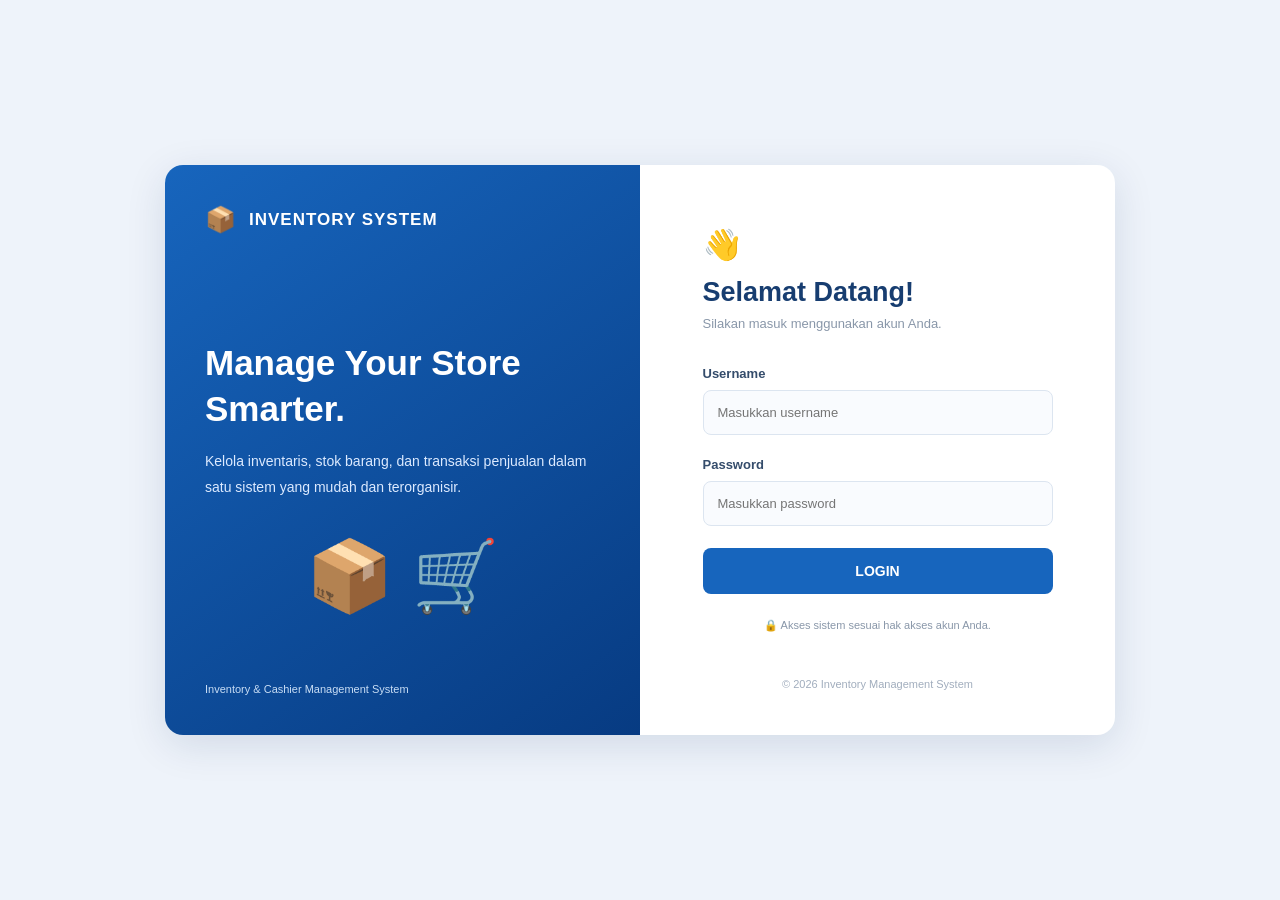
==== dashboard.html @ 5783a04d "first commit" ====
<!doctype html>
<html lang="id">
  <head>
    <meta charset="UTF-8" />
    <meta name="viewport" content="width=device-width, initial-scale=1.0" />
    <title>Dashboard Inventory</title>
    <link rel="stylesheet" href="dashboard.css" />
  </head>
  <body>
    <!-- TEMPAT DASHBOARD DITAMPILKAN -->
    <div id="dashboard"></div>

    <!-- POPUP KONFIRMASI LOGOUT -->
    <div class="logout-overlay" id="logoutModal">
      <div class="logout-box">
        <div class="logout-icon">↪</div>

        <h2>Konfirmasi Logout</h2>

        <p>Apakah Anda yakin ingin keluar dari sistem?</p>

        <div class="logout-actions">
          <button class="btn-cancel" onclick="closeLogout()">Batal</button>

          <button class="btn-logout" onclick="confirmLogout()">
            Ya, Logout
          </button>
        </div>
      </div>
    </div>

    <script src="dashboard.js"></script>
  </body>
</html>
---- dashboard.css ----
* {
  margin: 0;
  padding: 0;
  box-sizing: border-box;
  font-family: "Segoe UI", sans-serif;
}

body {
  background: #f2f5fa;
  color: #263b57;
}

/* SIDEBAR */
.sidebar {
  width: 250px;
  height: 100vh;
  background: #103f7c;
  position: fixed;
  padding: 25px 15px;
  color: white;
  display: flex;
  flex-direction: column;
}

.sidebar h2 {
  margin-bottom: 40px;
}

.menu-title {
  color: #a9c7e9;
  font-size: 12px;
  margin-bottom: 15px;
}

.menu-item {
  display: block;
  padding: 14px;
  margin-bottom: 7px;
  color: white;
  text-decoration: none;
  border-radius: 8px;
  transition: 0.3s;
}

.menu-item:hover {
  background: #2875c9;
}

/* TOMBOL LOGOUT SIDEBAR */
.sidebar-logout {
  margin-top: auto;
  width: 100%;
  padding: 13px;
  border: 1px solid rgba(255, 255, 255, 0.3);
  border-radius: 10px;
  cursor: pointer;
  background: #ffffff;
  color: #103f7c;
  font-size: 14px;
  font-weight: bold;
  transition: 0.3s;
}

.sidebar-logout:hover {
  background: #e2edfa;
  transform: translateY(-2px);
}

/* KONTEN UTAMA */
.main-content {
  margin-left: 250px;
}

.topbar {
  height: 85px;
  background: white;
  display: flex;
  justify-content: space-between;
  align-items: center;
  padding: 0 35px;
}

.topbar p {
  font-size: 12px;
  color: #8997a9;
  margin-top: 5px;
}

.content {
  padding: 35px;
}

.content h1 {
  margin-bottom: 10px;
  color: #173d70;
}

.welcome {
  margin: 30px 0;
  padding: 30px;
  background: linear-gradient(110deg, #1765bd, #3289d8);
  border-radius: 12px;
  color: white;
}

.welcome p {
  margin-top: 10px;
}

/* BACKGROUND POPUP */
.logout-overlay {
  display: none;
  position: fixed;
  inset: 0;
  background: rgba(0, 0, 0, 0.5);
  backdrop-filter: blur(4px);
  justify-content: center;
  align-items: center;
  z-index: 9999;
  padding: 20px;
}

/* KOTAK POPUP */
.logout-box {
  background: white;
  width: 350px;
  max-width: 100%;
  padding: 30px;
  border-radius: 18px;
  text-align: center;
  box-shadow: 0 10px 40px rgba(0, 0, 0, 0.15);
  animation: popup 0.25s ease;
}

/* IKON LOGOUT */
.logout-icon {
  width: 65px;
  height: 65px;
  background: #fff0f0;
  color: #dc4444;
  border-radius: 50%;
  display: flex;
  justify-content: center;
  align-items: center;
  margin: 0 auto 18px;
  font-size: 30px;
}

.logout-box h2 {
  margin-bottom: 10px;
  color: #222;
}

.logout-box p {
  color: #777;
  font-size: 14px;
  margin-bottom: 25px;
  line-height: 1.6;
}

/* TOMBOL POPUP */
.logout-actions {
  display: flex;
  gap: 12px;
}

.logout-actions button {
  flex: 1;
  padding: 11px;
  border: none;
  border-radius: 9px;
  font-weight: 600;
  cursor: pointer;
  transition: 0.3s;
}

.btn-cancel {
  background: #eeeeee;
  color: #444;
}

.btn-cancel:hover {
  background: #dddddd;
}

.btn-logout {
  background: #dc4444;
  color: white;
}

.btn-logout:hover {
  background: #bd3030;
}

/* ANIMASI POPUP */
@keyframes popup {
  from {
    opacity: 0;
    transform: scale(0.9);
  }

  to {
    opacity: 1;
    transform: scale(1);
  }
}

/* RESPONSIVE */
@media (max-width: 750px) {
  .sidebar {
    width: 190px;
  }

  .main-content {
    margin-left: 190px;
  }

  .topbar {
    padding: 0 15px;
  }

  .content {
    padding: 20px;
  }
}
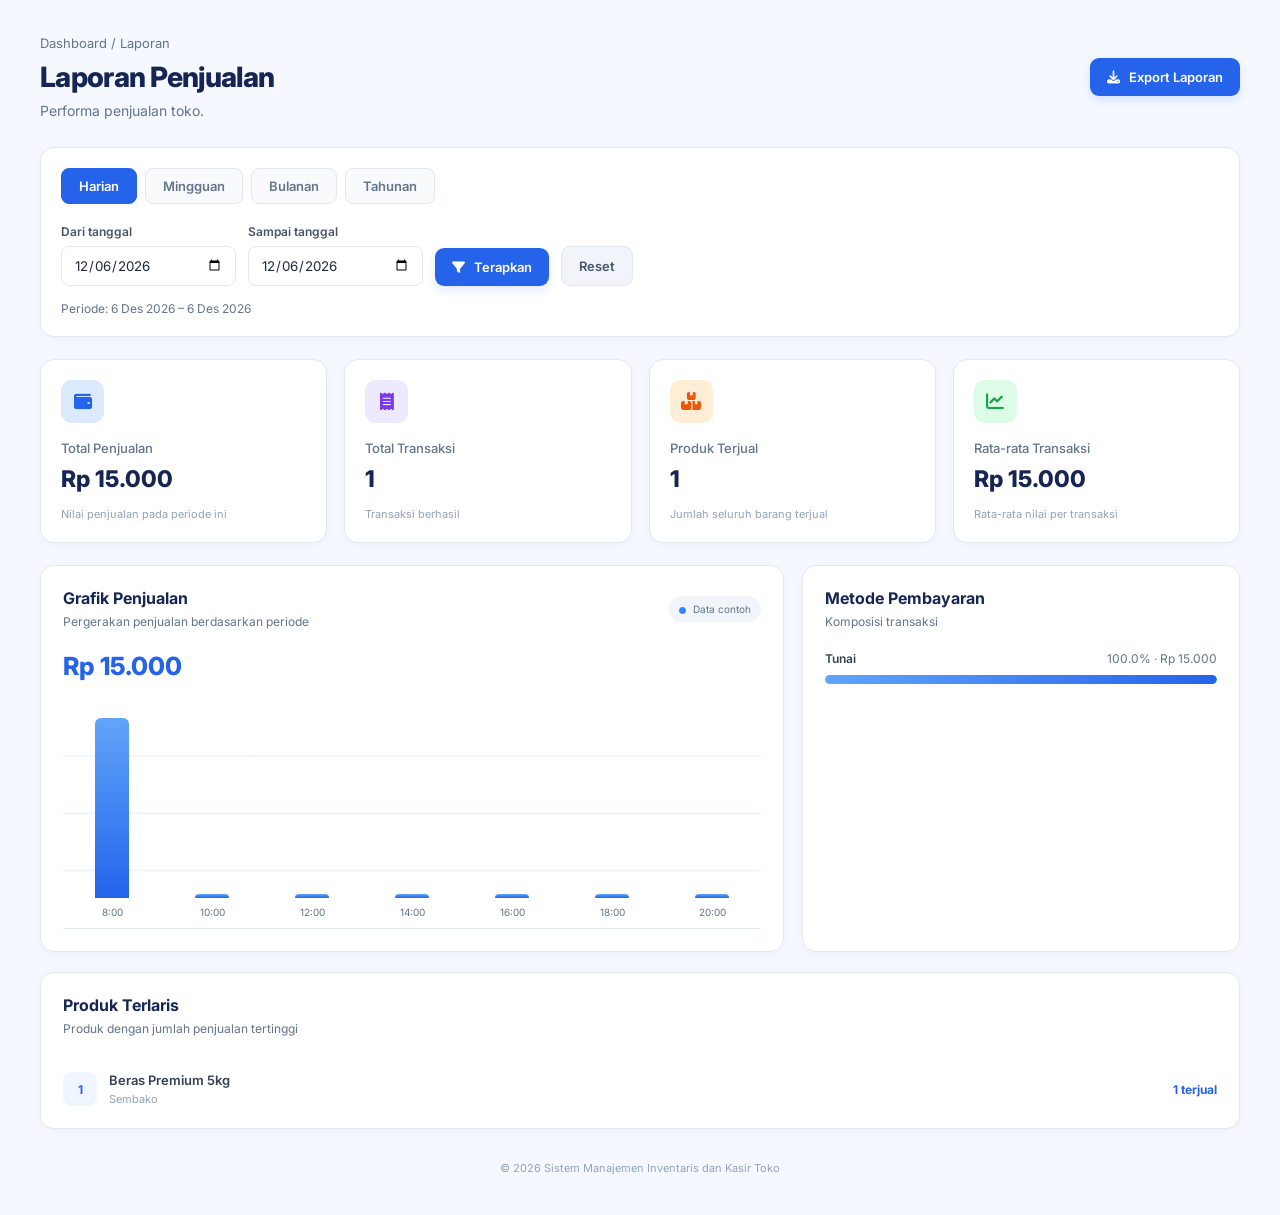
==== commit 13c14427: "Menambahkan Dashboard dan Transaksi Kasir - Anisa" ====
--- a/dashboard.html
+++ b/dashboard.html
@@ -1,34 +1,40 @@
-<!doctype html>
-<html lang="id">
-  <head>
-    <meta charset="UTF-8" />
-    <meta name="viewport" content="width=device-width, initial-scale=1.0" />
-    <title>Dashboard Inventory</title>
-    <link rel="stylesheet" href="dashboard.css" />
-  </head>
-  <body>
-    <!-- TEMPAT DASHBOARD DITAMPILKAN -->
-    <div id="dashboard"></div>
-
-    <!-- POPUP KONFIRMASI LOGOUT -->
-    <div class="logout-overlay" id="logoutModal">
-      <div class="logout-box">
-        <div class="logout-icon">↪</div>
-
-        <h2>Konfirmasi Logout</h2>
-
-        <p>Apakah Anda yakin ingin keluar dari sistem?</p>
-
-        <div class="logout-actions">
-          <button class="btn-cancel" onclick="closeLogout()">Batal</button>
-
-          <button class="btn-logout" onclick="confirmLogout()">
-            Ya, Logout
-          </button>
-        </div>
-      </div>
-    </div>
-
-    <script src="dashboard.js"></script>
-  </body>
-</html>
+
+<!DOCTYPE html>
+<html lang="id">
+<head>
+    <meta charset="UTF-8">
+    <meta name="viewport" content="width=device-width, initial-scale=1.0">
+    <title>Dashboard Inventory</title>
+    <link rel="stylesheet" href="dashboard.css">
+</head>
+<body>
+
+    <div id="dashboard"></div>
+
+    <!-- Popup Logout -->
+    <div class="logout-overlay" id="logoutModal">
+        <div class="logout-box">
+
+            <div class="logout-icon">↪</div>
+
+            <h2>Konfirmasi Logout</h2>
+
+            <p>Apakah Anda yakin ingin keluar dari sistem?</p>
+
+            <div class="logout-actions">
+                <button class="btn-cancel" onclick="closeLogout()">
+                    Batal
+                </button>
+
+                <button class="btn-logout" onclick="confirmLogout()">
+                    Ya, Logout
+                </button>
+            </div>
+
+        </div>
+    </div>
+
+    <script src="dashboard.js"></script>
+
+</body>
+</html>
--- a/dashboard.css
+++ b/dashboard.css
@@ -1,225 +1,774 @@
-* {
-  margin: 0;
-  padding: 0;
-  box-sizing: border-box;
-  font-family: "Segoe UI", sans-serif;
-}
-
-body {
-  background: #f2f5fa;
-  color: #263b57;
-}
-
-/* SIDEBAR */
-.sidebar {
-  width: 250px;
-  height: 100vh;
-  background: #103f7c;
-  position: fixed;
-  padding: 25px 15px;
-  color: white;
-  display: flex;
-  flex-direction: column;
-}
-
-.sidebar h2 {
-  margin-bottom: 40px;
-}
-
-.menu-title {
-  color: #a9c7e9;
-  font-size: 12px;
-  margin-bottom: 15px;
-}
-
-.menu-item {
-  display: block;
-  padding: 14px;
-  margin-bottom: 7px;
-  color: white;
-  text-decoration: none;
-  border-radius: 8px;
-  transition: 0.3s;
-}
-
-.menu-item:hover {
-  background: #2875c9;
-}
-
-/* TOMBOL LOGOUT SIDEBAR */
-.sidebar-logout {
-  margin-top: auto;
-  width: 100%;
-  padding: 13px;
-  border: 1px solid rgba(255, 255, 255, 0.3);
-  border-radius: 10px;
-  cursor: pointer;
-  background: #ffffff;
-  color: #103f7c;
-  font-size: 14px;
-  font-weight: bold;
-  transition: 0.3s;
-}
-
-.sidebar-logout:hover {
-  background: #e2edfa;
-  transform: translateY(-2px);
-}
-
-/* KONTEN UTAMA */
-.main-content {
-  margin-left: 250px;
-}
-
-.topbar {
-  height: 85px;
-  background: white;
-  display: flex;
-  justify-content: space-between;
-  align-items: center;
-  padding: 0 35px;
-}
-
-.topbar p {
-  font-size: 12px;
-  color: #8997a9;
-  margin-top: 5px;
-}
-
-.content {
-  padding: 35px;
-}
-
-.content h1 {
-  margin-bottom: 10px;
-  color: #173d70;
-}
-
-.welcome {
-  margin: 30px 0;
-  padding: 30px;
-  background: linear-gradient(110deg, #1765bd, #3289d8);
-  border-radius: 12px;
-  color: white;
-}
-
-.welcome p {
-  margin-top: 10px;
-}
-
-/* BACKGROUND POPUP */
-.logout-overlay {
-  display: none;
-  position: fixed;
-  inset: 0;
-  background: rgba(0, 0, 0, 0.5);
-  backdrop-filter: blur(4px);
-  justify-content: center;
-  align-items: center;
-  z-index: 9999;
-  padding: 20px;
-}
-
-/* KOTAK POPUP */
-.logout-box {
-  background: white;
-  width: 350px;
-  max-width: 100%;
-  padding: 30px;
-  border-radius: 18px;
-  text-align: center;
-  box-shadow: 0 10px 40px rgba(0, 0, 0, 0.15);
-  animation: popup 0.25s ease;
-}
-
-/* IKON LOGOUT */
-.logout-icon {
-  width: 65px;
-  height: 65px;
-  background: #fff0f0;
-  color: #dc4444;
-  border-radius: 50%;
-  display: flex;
-  justify-content: center;
-  align-items: center;
-  margin: 0 auto 18px;
-  font-size: 30px;
-}
-
-.logout-box h2 {
-  margin-bottom: 10px;
-  color: #222;
-}
-
-.logout-box p {
-  color: #777;
-  font-size: 14px;
-  margin-bottom: 25px;
-  line-height: 1.6;
-}
-
-/* TOMBOL POPUP */
-.logout-actions {
-  display: flex;
-  gap: 12px;
-}
-
-.logout-actions button {
-  flex: 1;
-  padding: 11px;
-  border: none;
-  border-radius: 9px;
-  font-weight: 600;
-  cursor: pointer;
-  transition: 0.3s;
-}
-
-.btn-cancel {
-  background: #eeeeee;
-  color: #444;
-}
-
-.btn-cancel:hover {
-  background: #dddddd;
-}
-
-.btn-logout {
-  background: #dc4444;
-  color: white;
-}
-
-.btn-logout:hover {
-  background: #bd3030;
-}
-
-/* ANIMASI POPUP */
-@keyframes popup {
-  from {
-    opacity: 0;
-    transform: scale(0.9);
-  }
-
-  to {
-    opacity: 1;
-    transform: scale(1);
-  }
-}
-
-/* RESPONSIVE */
-@media (max-width: 750px) {
-  .sidebar {
-    width: 190px;
-  }
-
-  .main-content {
-    margin-left: 190px;
-  }
-
-  .topbar {
-    padding: 0 15px;
-  }
-
-  .content {
-    padding: 20px;
-  }
-}
+* {
+  margin: 0;
+  padding: 0;
+  box-sizing: border-box;
+  font-family: "Segoe UI", sans-serif;
+}
+
+body {
+  background: #f2f5fa;
+  color: #263b57;
+}
+
+/* SIDEBAR */
+.sidebar {
+  width: 250px;
+  height: 100vh;
+  background: #103f7c;
+  position: fixed;
+  padding: 25px 15px;
+  color: white;
+  display: flex;
+  flex-direction: column;
+}
+
+.sidebar h2 {
+  margin-bottom: 40px;
+}
+
+.menu-title {
+  color: #a9c7e9;
+  font-size: 12px;
+  margin-bottom: 15px;
+}
+
+.menu-item {
+  display: block;
+  padding: 14px;
+  margin-bottom: 7px;
+  color: white;
+  text-decoration: none;
+  border-radius: 8px;
+  transition: 0.3s;
+}
+
+.menu-item:hover {
+  background: #2875c9;
+}
+
+/* TOMBOL LOGOUT SIDEBAR */
+.sidebar-logout {
+  margin-top: auto;
+  width: 100%;
+  padding: 13px;
+  border: 1px solid rgba(255, 255, 255, 0.3);
+  border-radius: 10px;
+  cursor: pointer;
+  background: #ffffff;
+  color: #103f7c;
+  font-size: 14px;
+  font-weight: bold;
+  transition: 0.3s;
+}
+
+.sidebar-logout:hover {
+  background: #e2edfa;
+  transform: translateY(-2px);
+}
+
+/* KONTEN UTAMA */
+.main-content {
+  margin-left: 250px;
+}
+
+.topbar {
+  height: 85px;
+  background: white;
+  display: flex;
+  justify-content: space-between;
+  align-items: center;
+  padding: 0 35px;
+}
+
+.topbar p {
+  font-size: 12px;
+  color: #8997a9;
+  margin-top: 5px;
+}
+
+.content {
+  padding: 35px;
+}
+
+.content h1 {
+  margin-bottom: 10px;
+  color: #173d70;
+}
+
+.welcome {
+  margin: 30px 0;
+  padding: 30px;
+  background: linear-gradient(110deg, #1765bd, #3289d8);
+  border-radius: 12px;
+  color: white;
+}
+
+.welcome p {
+  margin-top: 10px;
+}
+
+/* BACKGROUND POPUP */
+.logout-overlay {
+  display: none;
+  position: fixed;
+  inset: 0;
+  background: rgba(0, 0, 0, 0.5);
+  backdrop-filter: blur(4px);
+  justify-content: center;
+  align-items: center;
+  z-index: 9999;
+  padding: 20px;
+}
+
+/* KOTAK POPUP */
+.logout-box {
+  background: white;
+  width: 350px;
+  max-width: 100%;
+  padding: 30px;
+  border-radius: 18px;
+  text-align: center;
+  box-shadow: 0 10px 40px rgba(0, 0, 0, 0.15);
+  animation: popup 0.25s ease;
+}
+
+/* IKON LOGOUT */
+.logout-icon {
+  width: 65px;
+  height: 65px;
+  background: #fff0f0;
+  color: #dc4444;
+  border-radius: 50%;
+  display: flex;
+  justify-content: center;
+  align-items: center;
+  margin: 0 auto 18px;
+  font-size: 30px;
+}
+
+.logout-box h2 {
+  margin-bottom: 10px;
+  color: #222;
+}
+
+.logout-box p {
+  color: #777;
+  font-size: 14px;
+  margin-bottom: 25px;
+  line-height: 1.6;
+}
+
+/* TOMBOL POPUP */
+.logout-actions {
+  display: flex;
+  gap: 12px;
+}
+
+.logout-actions button {
+  flex: 1;
+  padding: 11px;
+  border: none;
+  border-radius: 9px;
+  font-weight: 600;
+  cursor: pointer;
+  transition: 0.3s;
+}
+
+.btn-cancel {
+  background: #eeeeee;
+  color: #444;
+}
+
+.btn-cancel:hover {
+  background: #dddddd;
+}
+
+.btn-logout {
+  background: #dc4444;
+  color: white;
+}
+
+.btn-logout:hover {
+  background: #bd3030;
+}
+
+/* ANIMASI POPUP */
+@keyframes popup {
+  from {
+    opacity: 0;
+    transform: scale(0.9);
+  }
+
+  to {
+    opacity: 1;
+    transform: scale(1);
+  }
+}
+
+/* RESPONSIVE */
+@media (max-width: 750px) {
+  .sidebar {
+    width: 190px;
+  }
+
+  .main-content {
+    margin-left: 190px;
+  }
+
+  .topbar {
+    padding: 0 15px;
+  }
+
+  .content {
+    padding: 20px;
+  }
+}
+
+
+/* ==================================
+   DASHBOARD CONTENT
+================================== */
+
+.content h1 {
+    font-size: 27px;
+    margin-bottom: 8px;
+}
+
+.section-heading {
+    margin: 25px 0 18px;
+}
+
+.section-heading h2 {
+    color: #173d70;
+    font-size: 20px;
+}
+
+.section-heading p,
+.panel-heading p {
+    color: #8997a9;
+    font-size: 13px;
+    margin-top: 5px;
+}
+
+/* USER PROFILE */
+
+.user-profile {
+    display: flex;
+    align-items: center;
+    gap: 12px;
+}
+
+.user-avatar {
+    width: 42px;
+    height: 42px;
+    background: #e5effb;
+    border-radius: 50%;
+    display: flex;
+    align-items: center;
+    justify-content: center;
+}
+
+.user-profile p {
+    font-size: 12px;
+    color: #8997a9;
+    margin-top: 4px;
+}
+
+/* ACTIVE MENU */
+
+.menu-item.active {
+    background: #2875c9;
+    font-weight: bold;
+}
+
+/* WELCOME */
+
+.welcome {
+    display: flex;
+    align-items: center;
+    min-height: 145px;
+    background: linear-gradient(110deg, #103f7c, #3289d8);
+}
+
+/* STATISTICS CARDS */
+
+.stats-grid {
+    display: grid;
+    grid-template-columns: repeat(4, 1fr);
+    gap: 18px;
+    margin-bottom: 25px;
+}
+
+.stat-card {
+    background: white;
+    padding: 22px;
+    border-radius: 13px;
+    box-shadow: 0 4px 15px rgba(0,0,0,0.04);
+    border: 1px solid #e8eef5;
+}
+
+.stat-card p {
+    color: #8997a9;
+    font-size: 13px;
+    margin: 13px 0 7px;
+}
+
+.stat-card h2 {
+    color: #173d70;
+    font-size: 23px;
+    overflow-wrap: anywhere;
+}
+
+.stat-card span {
+    display: block;
+    color: #8997a9;
+    font-size: 11px;
+    margin-top: 8px;
+}
+
+.stat-icon {
+    width: 43px;
+    height: 43px;
+    display: flex;
+    align-items: center;
+    justify-content: center;
+    border-radius: 11px;
+    font-size: 21px;
+}
+
+.stat-icon.blue {
+    background: #e5efff;
+}
+
+.stat-icon.red {
+    background: #fff0f0;
+}
+
+.stat-icon.green {
+    background: #e5f8ef;
+}
+
+.stat-icon.purple {
+    background: #f1eaff;
+}
+
+/* DASHBOARD GRID */
+
+.dashboard-grid {
+    display: grid;
+    grid-template-columns: 1.6fr 1fr;
+    gap: 20px;
+    margin-bottom: 22px;
+}
+
+/* PANEL */
+
+.panel {
+    background: white;
+    padding: 24px;
+    border-radius: 13px;
+    margin-bottom: 22px;
+    box-shadow: 0 4px 15px rgba(0,0,0,0.04);
+    border: 1px solid #e8eef5;
+    min-width: 0;
+}
+
+.panel-heading {
+    display: flex;
+    align-items: center;
+    justify-content: space-between;
+    margin-bottom: 22px;
+}
+
+.panel-heading h3 {
+    color: #173d70;
+    font-size: 17px;
+}
+
+.panel-label {
+    background: #e5efff;
+    color: #1765bd;
+    padding: 7px 12px;
+    border-radius: 8px;
+    font-size: 12px;
+}
+
+/* SALES CHART */
+
+.chart {
+    height: 210px;
+    display: flex;
+    align-items: end;
+    justify-content: space-around;
+    gap: 15px;
+    border-bottom: 1px solid #e5eaf0;
+    padding: 10px 5px 0;
+}
+
+.chart-column {
+    height: 100%;
+    flex: 1;
+    display: flex;
+    flex-direction: column;
+    justify-content: end;
+    align-items: center;
+    gap: 10px;
+}
+
+.bar {
+    width: 55%;
+    max-width: 45px;
+    min-height: 5px;
+    background: linear-gradient(180deg, #3289d8, #103f7c);
+    border-radius: 7px 7px 0 0;
+    transition: 0.3s;
+}
+
+.bar:hover {
+    opacity: 0.7;
+}
+
+.chart-column span {
+    font-size: 12px;
+    color: #8997a9;
+}
+
+/* STOCK ALERT */
+
+.stock-alert {
+    display: flex;
+    justify-content: space-between;
+    align-items: center;
+    padding: 14px 0;
+    border-bottom: 1px solid #edf0f5;
+    font-size: 13px;
+    gap: 10px;
+}
+
+.stock-alert strong {
+    color: #dc4444;
+}
+
+/* TABLE */
+
+.panel table {
+    width: 100%;
+    border-collapse: collapse;
+    font-size: 13px;
+    box-shadow: none;
+}
+
+.panel th {
+    background: #edf4fc;
+    color: #173d70;
+    padding: 14px;
+}
+
+.panel td {
+    padding: 14px;
+    color: #52647b;
+    border-bottom: 1px solid #edf0f5;
+    text-align: center;
+}
+
+/* STATUS */
+
+.status-badge {
+    padding: 6px 11px;
+    border-radius: 20px;
+    font-size: 11px;
+    font-weight: bold;
+    white-space: nowrap;
+}
+
+.status-badge.approved {
+    background: #dcfce7;
+    color: #15803d;
+}
+
+.status-badge.pending {
+    background: #fff3d6;
+    color: #b7791f;
+}
+
+.status-badge.danger {
+    background: #fee2e2;
+    color: #dc2626;
+}
+
+/* LINKS AND ACTIONS */
+
+.panel-link {
+    display: inline-block;
+    margin-top: 18px;
+    color: #1765bd;
+    text-decoration: none;
+    font-size: 13px;
+    font-weight: bold;
+}
+
+.quick-action {
+    display: flex;
+    justify-content: space-between;
+    align-items: center;
+    gap: 15px;
+    background: #f2f7ff;
+    padding: 22px;
+    border-radius: 12px;
+}
+
+.quick-action h3 {
+    color: #173d70;
+}
+
+.quick-action p {
+    color: #8997a9;
+    font-size: 13px;
+    margin-top: 8px;
+}
+
+.action-button {
+    display: inline-block;
+    background: #1765bd;
+    color: white;
+    text-decoration: none;
+    padding: 12px 18px;
+    border-radius: 9px;
+    font-size: 13px;
+    font-weight: bold;
+    white-space: nowrap;
+}
+
+.request-info {
+    display: flex;
+    justify-content: space-between;
+    align-items: center;
+    gap: 12px;
+    font-size: 13px;
+}
+
+/* RESPONSIVE */
+
+@media (max-width: 1100px) {
+    .stats-grid {
+        grid-template-columns: repeat(2, 1fr);
+    }
+
+    .dashboard-grid {
+        grid-template-columns: 1fr;
+    }
+}
+
+@media (max-width: 600px) {
+    .sidebar {
+        width: 70px;
+        padding: 20px 8px;
+    }
+
+    .sidebar h2 {
+        font-size: 0;
+    }
+
+    .sidebar .menu-title {
+        display: none;
+    }
+
+    .menu-item {
+        font-size: 0;
+        text-align: center;
+    }
+
+    .menu-item span {
+        font-size: 20px;
+    }
+
+    .sidebar-logout {
+        font-size: 0;
+    }
+
+    .main-content {
+        margin-left: 70px;
+    }
+
+    .stats-grid {
+        grid-template-columns: 1fr;
+    }
+
+    .content {
+        padding: 15px;
+    }
+
+    .topbar {
+        padding: 0 15px;
+    }
+
+    .quick-action,
+    .request-info {
+        flex-direction: column;
+        align-items: flex-start;
+    }
+
+    .panel {
+        overflow-x: auto;
+    }
+}
+
+
+/* ===================================
+   REFINEMENT - TOKOKITA DASHBOARD
+=================================== */
+
+/* FONT */
+@import url('https://fonts.googleapis.com/css2?family=Inter:wght@400;500;600;700&display=swap');
+
+* {
+    font-family: 'Inter', sans-serif;
+}
+
+body {
+    background: #F6F8FB;
+    color: #263445;
+}
+
+/* SIDEBAR */
+.sidebar {
+    background: #163A63;
+}
+
+.menu-item {
+    font-size: 13px;
+    font-weight: 500;
+    padding: 13px 14px;
+    border-radius: 8px;
+}
+
+.menu-item:hover {
+    background: #245580;
+}
+
+.menu-item.active {
+    background: #3478B9;
+}
+
+/* TOPBAR */
+.topbar {
+    border-bottom: 1px solid #E9EDF2;
+    height: 78px;
+}
+
+/* CONTENT */
+.content {
+    padding: 32px;
+}
+
+.content h1 {
+    font-size: 25px;
+    font-weight: 700;
+    letter-spacing: -0.6px;
+}
+
+/* WELCOME */
+.welcome {
+    background: #163A63;
+    border-radius: 12px;
+    padding: 27px;
+    margin: 25px 0;
+}
+
+/* STAT CARD */
+.stat-card {
+    border: 1px solid #E9EDF2;
+    border-radius: 12px;
+    box-shadow: 0 2px 8px rgba(25, 50, 80, 0.035);
+    transition: transform .2s ease,
+                box-shadow .2s ease;
+}
+
+.stat-card:hover {
+    transform: translateY(-3px);
+    box-shadow: 0 6px 16px rgba(25, 50, 80, 0.07);
+}
+
+.stat-card h2 {
+    font-size: 24px;
+    font-weight: 700;
+    letter-spacing: -0.5px;
+}
+
+/* PANEL */
+.panel {
+    border: 1px solid #E9EDF2;
+    border-radius: 12px;
+    box-shadow: 0 2px 8px rgba(25, 50, 80, 0.035);
+}
+
+.panel-heading h3 {
+    font-size: 16px;
+    font-weight: 600;
+}
+
+/* TABLE */
+.panel th {
+    background: #F0F4F8;
+    font-weight: 600;
+}
+
+.panel td {
+    font-size: 12px;
+}
+
+/* BUTTON */
+.action-button {
+    background: #3478B9;
+    border-radius: 8px;
+    transition: .2s;
+}
+
+.action-button:hover {
+    background: #245D91;
+}
+
+/* STATUS */
+.status-badge {
+    font-weight: 500;
+    border-radius: 6px;
+    padding: 6px 10px;
+}
+
+/* LINKS */
+.panel-link {
+    font-weight: 600;
+    transition: .2s;
+}
+
+.panel-link:hover {
+    color: #163A63;
+}
+
+/* RESPONSIVE */
+@media (max-width: 750px) {
+    .content {
+        padding: 18px;
+    }
+}
+
+.welcome {
+    display: flex;
+    flex-direction: column;
+    align-items: flex-start;
+    justify-content: center;
+    gap: 8px;
+}
+
+.welcome h2 {
+    margin: 0;
+}
+
+.welcome p {
+    margin: 0;
+    line-height: 1.6;
+}
+
+.cashier-stats {
+    grid-template-columns: repeat(3, minmax(0, 1fr));
+}
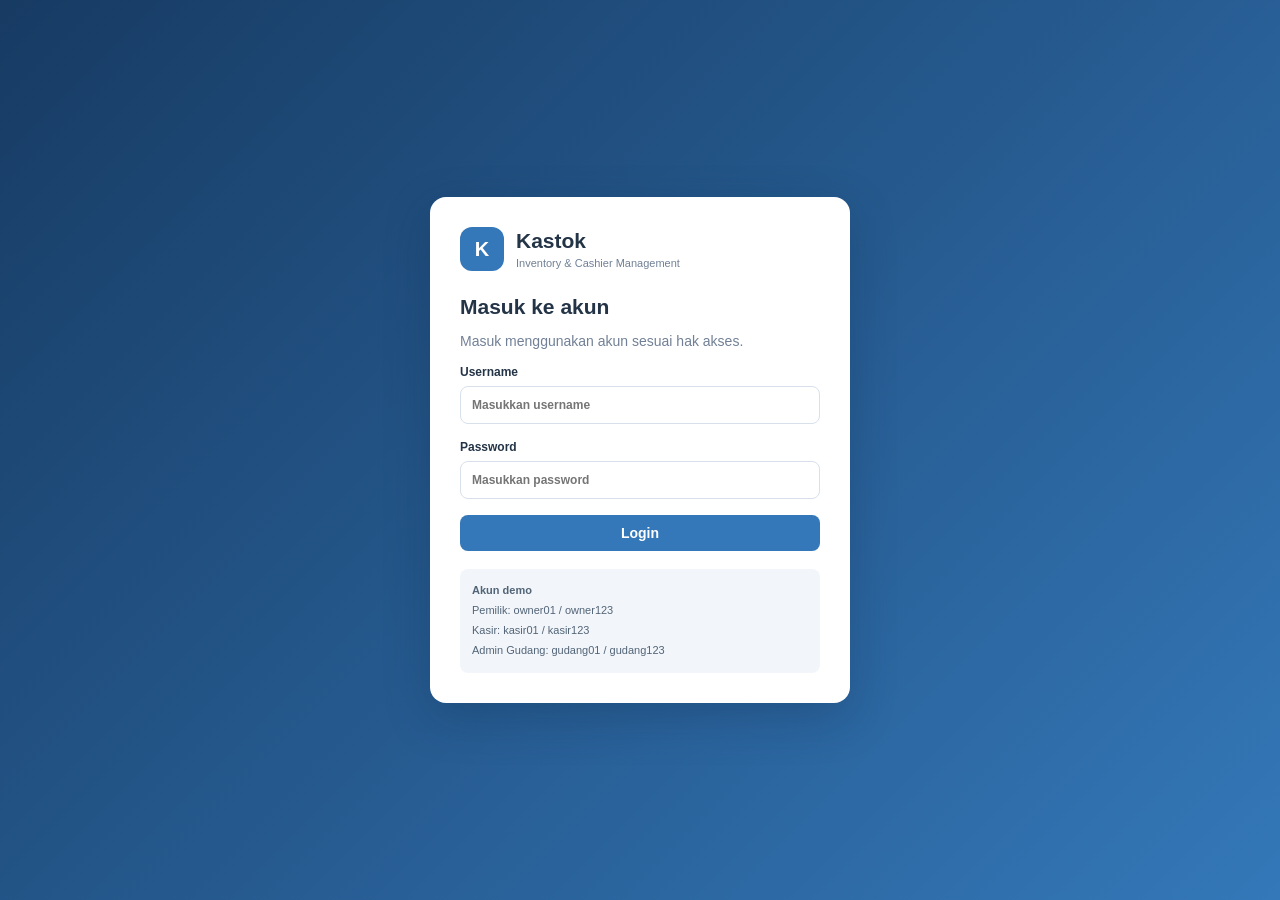
==== commit 7d539238: "upload codingan baru" ====
--- a/dashboard.html
+++ b/dashboard.html
@@ -1,40 +1,53 @@
+<!doctype html>
+<html lang="id">
+  <head>
+    <meta charset="UTF-8" />
+    <meta name="viewport" content="width=device-width, initial-scale=1.0" />
+    <title>Kastok | Dashboard</title>
+    <link rel="stylesheet" href="style.css" />
+  </head>
+  <body>
+    <div class="layout">
+      <aside class="sidebar">
+        <a class="brand side-brand" href="dashboard.html">
+          <div class="brand-mark">K</div>
+          <div>
+            <h2>Kastok</h2>
+            <p>Inventory Management</p>
+          </div>
+        </a>
 
-<!DOCTYPE html>
-<html lang="id">
-<head>
-    <meta charset="UTF-8">
-    <meta name="viewport" content="width=device-width, initial-scale=1.0">
-    <title>Dashboard Inventory</title>
-    <link rel="stylesheet" href="dashboard.css">
-</head>
-<body>
+        <nav id="navigation"></nav>
 
-    <div id="dashboard"></div>
+        <div class="side-user">
+          <b id="sideName"></b>
+          <span id="sideRole"></span>
+          <button id="logoutBtn" class="btn btn-ghost full">Logout</button>
+        </div>
+      </aside>
 
-    <!-- Popup Logout -->
-    <div class="logout-overlay" id="logoutModal">
-        <div class="logout-box">
+      <main class="main">
+        <header class="topbar">
+          <div>
+            <h3>Dashboard</h3>
+            <p>Sistem Manajemen Inventaris dan Kasir Toko</p>
+          </div>
+          <div class="user-info">
+            <b id="topName"></b>
+            <span id="topRole"></span>
+          </div>
+        </header>
 
-            <div class="logout-icon">↪</div>
-
-            <h2>Konfirmasi Logout</h2>
-
-            <p>Apakah Anda yakin ingin keluar dari sistem?</p>
-
-            <div class="logout-actions">
-                <button class="btn-cancel" onclick="closeLogout()">
-                    Batal
-                </button>
-
-                <button class="btn-logout" onclick="confirmLogout()">
-                    Ya, Logout
-                </button>
-            </div>
-
-        </div>
+        <section class="content">
+          <div id="pageContent"></div>
+        </section>
+      </main>
     </div>
 
-    <script src="dashboard.js"></script>
+    <div id="modalRoot"></div>
+    <div id="printArea"></div>
 
-</body>
+    <script src="app.js"></script>
+    <link rel="stylesheet" href="style.css" />
+  </body>
 </html>
--- a/style.css
+++ b/style.css
@@ -0,0 +1,523 @@
+* {
+  box-sizing: border-box;
+}
+body {
+  margin: 0;
+  background: #f4f7fb;
+  color: #243447;
+  font:
+    14px Arial,
+    sans-serif;
+}
+a {
+  text-decoration: none;
+  color: inherit;
+}
+button,
+input,
+select,
+textarea {
+  font: inherit;
+}
+button {
+  cursor: pointer;
+}
+
+.login-page {
+  min-height: 100vh;
+  display: grid;
+  place-items: center;
+  padding: 20px;
+  background: linear-gradient(135deg, #173b63, #3478b9);
+}
+.login-card {
+  width: min(420px, 100%);
+  background: white;
+  border-radius: 16px;
+  padding: 30px;
+  box-shadow: 0 15px 45px #102b4b44;
+}
+.brand {
+  display: flex;
+  align-items: center;
+  gap: 12px;
+  margin-bottom: 24px;
+}
+.brand-mark {
+  width: 44px;
+  height: 44px;
+  border-radius: 12px;
+  background: #3478b9;
+  color: white;
+  display: grid;
+  place-items: center;
+  font-weight: bold;
+  font-size: 20px;
+}
+.brand h1,
+.brand h2 {
+  margin: 0;
+  font-size: 21px;
+}
+.brand p {
+  margin: 4px 0 0;
+  color: #718096;
+  font-size: 11px;
+}
+.login-card h2 {
+  margin: 0 0 8px;
+}
+.muted {
+  color: #718096;
+}
+.login-card form label,
+.field {
+  display: flex;
+  flex-direction: column;
+  gap: 7px;
+  margin: 16px 0;
+  font-weight: 600;
+  font-size: 12px;
+}
+.login-card input,
+.field input,
+.field select,
+.field textarea,
+.toolbar input,
+.toolbar select {
+  padding: 11px;
+  border: 1px solid #d8e1eb;
+  border-radius: 8px;
+  background: white;
+  width: 100%;
+  color: #243447;
+}
+.btn {
+  border: 0;
+  border-radius: 8px;
+  background: #3478b9;
+  color: white;
+  padding: 10px 14px;
+  font-weight: bold;
+}
+.btn:hover {
+  filter: brightness(0.95);
+}
+.btn-light {
+  background: #edf3f9;
+  color: #173b63;
+}
+.btn-danger {
+  background: #c94b45;
+}
+.btn-success {
+  background: #16845b;
+}
+.btn-ghost {
+  background: #ffffff1c;
+  color: white;
+}
+.full {
+  width: 100%;
+}
+.demo {
+  margin-top: 18px;
+  padding: 12px;
+  background: #f2f6fa;
+  border-radius: 8px;
+  font-size: 11px;
+  line-height: 1.8;
+  color: #526477;
+}
+.error {
+  color: #c0392b;
+  font-size: 12px;
+}
+
+.layout {
+  min-height: 100vh;
+}
+.sidebar {
+  position: fixed;
+  inset: 0 auto 0 0;
+  width: 235px;
+  background: #173b63;
+  color: white;
+  padding: 20px 14px;
+  display: flex;
+  flex-direction: column;
+  overflow: auto;
+}
+.side-brand {
+  padding: 0 7px 22px;
+  margin-bottom: 8px;
+}
+.side-brand p {
+  color: #b8c9db;
+}
+.sidebar nav {
+  display: flex;
+  flex-direction: column;
+  gap: 5px;
+}
+.sidebar nav a {
+  padding: 12px;
+  border-radius: 8px;
+  color: #d7e2ee;
+  font-size: 13px;
+}
+.sidebar nav a:hover,
+.sidebar nav a.active {
+  background: #3478b9;
+  color: white;
+}
+.side-user {
+  margin-top: auto;
+  border-top: 1px solid #ffffff2b;
+  padding: 15px 7px 0;
+  display: flex;
+  flex-direction: column;
+  gap: 7px;
+}
+.side-user span,
+.user-info span {
+  font-size: 11px;
+  color: #b8c9db;
+}
+.main {
+  margin-left: 235px;
+  min-height: 100vh;
+}
+.topbar {
+  height: 72px;
+  background: white;
+  border-bottom: 1px solid #e5ebf2;
+  display: flex;
+  justify-content: space-between;
+  align-items: center;
+  padding: 0 28px;
+}
+.topbar h3 {
+  margin: 0;
+  font-size: 16px;
+}
+.topbar p {
+  margin: 5px 0 0;
+  color: #718096;
+  font-size: 11px;
+}
+.user-info {
+  display: flex;
+  flex-direction: column;
+  gap: 4px;
+  text-align: right;
+}
+.user-info span {
+  color: #718096;
+}
+.content {
+  padding: 26px;
+  max-width: 1450px;
+  margin: auto;
+}
+
+.page-head {
+  display: flex;
+  justify-content: space-between;
+  align-items: flex-start;
+  gap: 12px;
+  margin-bottom: 18px;
+}
+.page-head h1 {
+  font-size: 23px;
+  margin: 0 0 6px;
+}
+.page-head p {
+  margin: 0;
+  color: #718096;
+  font-size: 12px;
+}
+.panel,
+.stat {
+  background: white;
+  border: 1px solid #e5ebf2;
+  border-radius: 12px;
+  padding: 18px;
+  margin-bottom: 16px;
+}
+.stats {
+  display: grid;
+  grid-template-columns: repeat(4, minmax(0, 1fr));
+  gap: 14px;
+  margin-bottom: 16px;
+}
+.stat span {
+  color: #718096;
+  font-size: 12px;
+}
+.stat h2 {
+  font-size: 22px;
+  margin: 10px 0 3px;
+}
+.grid2 {
+  display: grid;
+  grid-template-columns: 1.2fr 1fr;
+  gap: 15px;
+}
+.panel h3 {
+  font-size: 15px;
+  margin: 0 0 14px;
+}
+.toolbar {
+  display: flex;
+  gap: 9px;
+  flex-wrap: wrap;
+  margin-bottom: 14px;
+}
+.toolbar input {
+  max-width: 300px;
+}
+.table-wrap {
+  overflow-x: auto;
+}
+table {
+  width: 100%;
+  border-collapse: collapse;
+  min-width: 600px;
+}
+th {
+  text-align: left;
+  background: #f6f8fb;
+  color: #66778a;
+  font-size: 11px;
+  padding: 12px 10px;
+}
+td {
+  padding: 12px 10px;
+  border-bottom: 1px solid #edf1f5;
+  font-size: 12px;
+}
+tr:last-child td {
+  border-bottom: 0;
+}
+.badge {
+  display: inline-block;
+  border-radius: 20px;
+  padding: 5px 8px;
+  background: #edf3f9;
+  color: #42617f;
+  font-size: 10px;
+  font-weight: bold;
+}
+.green {
+  background: #e6f6ee;
+  color: #16845b;
+}
+.orange {
+  background: #fff3df;
+  color: #a96813;
+}
+.red {
+  background: #fdecea;
+  color: #b9382d;
+}
+.actions {
+  display: flex;
+  gap: 5px;
+  flex-wrap: wrap;
+}
+.btn-sm {
+  padding: 7px 9px;
+  font-size: 11px;
+}
+.empty {
+  text-align: center;
+  color: #718096;
+  padding: 22px;
+}
+.field {
+  font-weight: normal;
+}
+.field label {
+  font-weight: bold;
+}
+.form-grid {
+  display: grid;
+  grid-template-columns: repeat(2, 1fr);
+  gap: 0 14px;
+}
+.full-col {
+  grid-column: 1/-1;
+}
+.inline-form {
+  display: grid;
+  grid-template-columns: 1.2fr 1fr 1fr auto;
+  gap: 10px;
+  align-items: end;
+}
+.inline-form .field {
+  margin: 0;
+}
+.notice {
+  background: #eef5fc;
+  color: #345879;
+  padding: 12px;
+  border-radius: 8px;
+  font-size: 12px;
+  margin-bottom: 14px;
+}
+.line {
+  display: flex;
+  justify-content: space-between;
+  gap: 12px;
+  border-bottom: 1px solid #edf1f5;
+  padding: 10px 0;
+  font-size: 12px;
+}
+.total {
+  font-size: 17px;
+  font-weight: bold;
+  border: 0;
+}
+.cart-grid {
+  display: grid;
+  grid-template-columns: 1.3fr 1fr;
+  gap: 15px;
+}
+.modal-backdrop {
+  position: fixed;
+  inset: 0;
+  background: #10243b88;
+  display: grid;
+  place-items: center;
+  padding: 20px;
+  z-index: 10;
+}
+.modal {
+  width: min(560px, 100%);
+  background: white;
+  border-radius: 12px;
+  padding: 22px;
+  max-height: 90vh;
+  overflow: auto;
+}
+.modal h2 {
+  margin-top: 0;
+}
+.modal-actions {
+  display: flex;
+  justify-content: flex-end;
+  gap: 8px;
+  margin-top: 14px;
+}
+.receipt {
+  max-width: 420px;
+  margin: 15px auto;
+  background: white;
+  padding: 20px;
+  border: 1px dashed #999;
+  color: #222;
+  font-family: Arial;
+}
+.receipt h2,
+.receipt p {
+  text-align: center;
+}
+.receipt p {
+  font-size: 11px;
+}
+.receipt-row {
+  display: flex;
+  justify-content: space-between;
+  gap: 10px;
+  font-size: 12px;
+  margin: 9px 0;
+}
+.receipt hr {
+  border: 0;
+  border-top: 1px dashed #999;
+}
+#printArea {
+  display: none;
+}
+.chart {
+  display: flex;
+  align-items: flex-end;
+  gap: 12px;
+  height: 190px;
+  border-bottom: 1px solid #ddd;
+  padding: 10px;
+}
+.chart div {
+  flex: 1;
+  background: #3478b9;
+  border-radius: 5px 5px 0 0;
+  min-width: 15px;
+}
+.hidden {
+  display: none !important;
+}
+
+@media (max-width: 900px) {
+  .stats {
+    grid-template-columns: repeat(2, 1fr);
+  }
+  .grid2,
+  .cart-grid {
+    grid-template-columns: 1fr;
+  }
+}
+@media (max-width: 650px) {
+  .sidebar {
+    position: static;
+    width: auto;
+  }
+  .sidebar nav {
+    flex-direction: row;
+    overflow: auto;
+  }
+  .sidebar nav a {
+    white-space: nowrap;
+  }
+  .side-user {
+    display: none;
+  }
+  .main {
+    margin: 0;
+  }
+  .topbar {
+    padding: 12px 16px;
+  }
+  .content {
+    padding: 16px;
+  }
+  .inline-form,
+  .form-grid {
+    grid-template-columns: 1fr;
+  }
+  .full-col {
+    grid-column: auto;
+  }
+  .stats {
+    grid-template-columns: 1fr 1fr;
+  }
+}
+@media print {
+  body * {
+    visibility: hidden !important;
+  }
+  #printArea,
+  #printArea * {
+    visibility: visible !important;
+  }
+  #printArea {
+    display: block !important;
+    position: absolute;
+    left: 0;
+    top: 0;
+    width: 100%;
+  }
+  .receipt {
+    border: 0;
+  }
+}
--- a/style.css
+++ b/style.css
@@ -0,0 +1,523 @@
+* {
+  box-sizing: border-box;
+}
+body {
+  margin: 0;
+  background: #f4f7fb;
+  color: #243447;
+  font:
+    14px Arial,
+    sans-serif;
+}
+a {
+  text-decoration: none;
+  color: inherit;
+}
+button,
+input,
+select,
+textarea {
+  font: inherit;
+}
+button {
+  cursor: pointer;
+}
+
+.login-page {
+  min-height: 100vh;
+  display: grid;
+  place-items: center;
+  padding: 20px;
+  background: linear-gradient(135deg, #173b63, #3478b9);
+}
+.login-card {
+  width: min(420px, 100%);
+  background: white;
+  border-radius: 16px;
+  padding: 30px;
+  box-shadow: 0 15px 45px #102b4b44;
+}
+.brand {
+  display: flex;
+  align-items: center;
+  gap: 12px;
+  margin-bottom: 24px;
+}
+.brand-mark {
+  width: 44px;
+  height: 44px;
+  border-radius: 12px;
+  background: #3478b9;
+  color: white;
+  display: grid;
+  place-items: center;
+  font-weight: bold;
+  font-size: 20px;
+}
+.brand h1,
+.brand h2 {
+  margin: 0;
+  font-size: 21px;
+}
+.brand p {
+  margin: 4px 0 0;
+  color: #718096;
+  font-size: 11px;
+}
+.login-card h2 {
+  margin: 0 0 8px;
+}
+.muted {
+  color: #718096;
+}
+.login-card form label,
+.field {
+  display: flex;
+  flex-direction: column;
+  gap: 7px;
+  margin: 16px 0;
+  font-weight: 600;
+  font-size: 12px;
+}
+.login-card input,
+.field input,
+.field select,
+.field textarea,
+.toolbar input,
+.toolbar select {
+  padding: 11px;
+  border: 1px solid #d8e1eb;
+  border-radius: 8px;
+  background: white;
+  width: 100%;
+  color: #243447;
+}
+.btn {
+  border: 0;
+  border-radius: 8px;
+  background: #3478b9;
+  color: white;
+  padding: 10px 14px;
+  font-weight: bold;
+}
+.btn:hover {
+  filter: brightness(0.95);
+}
+.btn-light {
+  background: #edf3f9;
+  color: #173b63;
+}
+.btn-danger {
+  background: #c94b45;
+}
+.btn-success {
+  background: #16845b;
+}
+.btn-ghost {
+  background: #ffffff1c;
+  color: white;
+}
+.full {
+  width: 100%;
+}
+.demo {
+  margin-top: 18px;
+  padding: 12px;
+  background: #f2f6fa;
+  border-radius: 8px;
+  font-size: 11px;
+  line-height: 1.8;
+  color: #526477;
+}
+.error {
+  color: #c0392b;
+  font-size: 12px;
+}
+
+.layout {
+  min-height: 100vh;
+}
+.sidebar {
+  position: fixed;
+  inset: 0 auto 0 0;
+  width: 235px;
+  background: #173b63;
+  color: white;
+  padding: 20px 14px;
+  display: flex;
+  flex-direction: column;
+  overflow: auto;
+}
+.side-brand {
+  padding: 0 7px 22px;
+  margin-bottom: 8px;
+}
+.side-brand p {
+  color: #b8c9db;
+}
+.sidebar nav {
+  display: flex;
+  flex-direction: column;
+  gap: 5px;
+}
+.sidebar nav a {
+  padding: 12px;
+  border-radius: 8px;
+  color: #d7e2ee;
+  font-size: 13px;
+}
+.sidebar nav a:hover,
+.sidebar nav a.active {
+  background: #3478b9;
+  color: white;
+}
+.side-user {
+  margin-top: auto;
+  border-top: 1px solid #ffffff2b;
+  padding: 15px 7px 0;
+  display: flex;
+  flex-direction: column;
+  gap: 7px;
+}
+.side-user span,
+.user-info span {
+  font-size: 11px;
+  color: #b8c9db;
+}
+.main {
+  margin-left: 235px;
+  min-height: 100vh;
+}
+.topbar {
+  height: 72px;
+  background: white;
+  border-bottom: 1px solid #e5ebf2;
+  display: flex;
+  justify-content: space-between;
+  align-items: center;
+  padding: 0 28px;
+}
+.topbar h3 {
+  margin: 0;
+  font-size: 16px;
+}
+.topbar p {
+  margin: 5px 0 0;
+  color: #718096;
+  font-size: 11px;
+}
+.user-info {
+  display: flex;
+  flex-direction: column;
+  gap: 4px;
+  text-align: right;
+}
+.user-info span {
+  color: #718096;
+}
+.content {
+  padding: 26px;
+  max-width: 1450px;
+  margin: auto;
+}
+
+.page-head {
+  display: flex;
+  justify-content: space-between;
+  align-items: flex-start;
+  gap: 12px;
+  margin-bottom: 18px;
+}
+.page-head h1 {
+  font-size: 23px;
+  margin: 0 0 6px;
+}
+.page-head p {
+  margin: 0;
+  color: #718096;
+  font-size: 12px;
+}
+.panel,
+.stat {
+  background: white;
+  border: 1px solid #e5ebf2;
+  border-radius: 12px;
+  padding: 18px;
+  margin-bottom: 16px;
+}
+.stats {
+  display: grid;
+  grid-template-columns: repeat(4, minmax(0, 1fr));
+  gap: 14px;
+  margin-bottom: 16px;
+}
+.stat span {
+  color: #718096;
+  font-size: 12px;
+}
+.stat h2 {
+  font-size: 22px;
+  margin: 10px 0 3px;
+}
+.grid2 {
+  display: grid;
+  grid-template-columns: 1.2fr 1fr;
+  gap: 15px;
+}
+.panel h3 {
+  font-size: 15px;
+  margin: 0 0 14px;
+}
+.toolbar {
+  display: flex;
+  gap: 9px;
+  flex-wrap: wrap;
+  margin-bottom: 14px;
+}
+.toolbar input {
+  max-width: 300px;
+}
+.table-wrap {
+  overflow-x: auto;
+}
+table {
+  width: 100%;
+  border-collapse: collapse;
+  min-width: 600px;
+}
+th {
+  text-align: left;
+  background: #f6f8fb;
+  color: #66778a;
+  font-size: 11px;
+  padding: 12px 10px;
+}
+td {
+  padding: 12px 10px;
+  border-bottom: 1px solid #edf1f5;
+  font-size: 12px;
+}
+tr:last-child td {
+  border-bottom: 0;
+}
+.badge {
+  display: inline-block;
+  border-radius: 20px;
+  padding: 5px 8px;
+  background: #edf3f9;
+  color: #42617f;
+  font-size: 10px;
+  font-weight: bold;
+}
+.green {
+  background: #e6f6ee;
+  color: #16845b;
+}
+.orange {
+  background: #fff3df;
+  color: #a96813;
+}
+.red {
+  background: #fdecea;
+  color: #b9382d;
+}
+.actions {
+  display: flex;
+  gap: 5px;
+  flex-wrap: wrap;
+}
+.btn-sm {
+  padding: 7px 9px;
+  font-size: 11px;
+}
+.empty {
+  text-align: center;
+  color: #718096;
+  padding: 22px;
+}
+.field {
+  font-weight: normal;
+}
+.field label {
+  font-weight: bold;
+}
+.form-grid {
+  display: grid;
+  grid-template-columns: repeat(2, 1fr);
+  gap: 0 14px;
+}
+.full-col {
+  grid-column: 1/-1;
+}
+.inline-form {
+  display: grid;
+  grid-template-columns: 1.2fr 1fr 1fr auto;
+  gap: 10px;
+  align-items: end;
+}
+.inline-form .field {
+  margin: 0;
+}
+.notice {
+  background: #eef5fc;
+  color: #345879;
+  padding: 12px;
+  border-radius: 8px;
+  font-size: 12px;
+  margin-bottom: 14px;
+}
+.line {
+  display: flex;
+  justify-content: space-between;
+  gap: 12px;
+  border-bottom: 1px solid #edf1f5;
+  padding: 10px 0;
+  font-size: 12px;
+}
+.total {
+  font-size: 17px;
+  font-weight: bold;
+  border: 0;
+}
+.cart-grid {
+  display: grid;
+  grid-template-columns: 1.3fr 1fr;
+  gap: 15px;
+}
+.modal-backdrop {
+  position: fixed;
+  inset: 0;
+  background: #10243b88;
+  display: grid;
+  place-items: center;
+  padding: 20px;
+  z-index: 10;
+}
+.modal {
+  width: min(560px, 100%);
+  background: white;
+  border-radius: 12px;
+  padding: 22px;
+  max-height: 90vh;
+  overflow: auto;
+}
+.modal h2 {
+  margin-top: 0;
+}
+.modal-actions {
+  display: flex;
+  justify-content: flex-end;
+  gap: 8px;
+  margin-top: 14px;
+}
+.receipt {
+  max-width: 420px;
+  margin: 15px auto;
+  background: white;
+  padding: 20px;
+  border: 1px dashed #999;
+  color: #222;
+  font-family: Arial;
+}
+.receipt h2,
+.receipt p {
+  text-align: center;
+}
+.receipt p {
+  font-size: 11px;
+}
+.receipt-row {
+  display: flex;
+  justify-content: space-between;
+  gap: 10px;
+  font-size: 12px;
+  margin: 9px 0;
+}
+.receipt hr {
+  border: 0;
+  border-top: 1px dashed #999;
+}
+#printArea {
+  display: none;
+}
+.chart {
+  display: flex;
+  align-items: flex-end;
+  gap: 12px;
+  height: 190px;
+  border-bottom: 1px solid #ddd;
+  padding: 10px;
+}
+.chart div {
+  flex: 1;
+  background: #3478b9;
+  border-radius: 5px 5px 0 0;
+  min-width: 15px;
+}
+.hidden {
+  display: none !important;
+}
+
+@media (max-width: 900px) {
+  .stats {
+    grid-template-columns: repeat(2, 1fr);
+  }
+  .grid2,
+  .cart-grid {
+    grid-template-columns: 1fr;
+  }
+}
+@media (max-width: 650px) {
+  .sidebar {
+    position: static;
+    width: auto;
+  }
+  .sidebar nav {
+    flex-direction: row;
+    overflow: auto;
+  }
+  .sidebar nav a {
+    white-space: nowrap;
+  }
+  .side-user {
+    display: none;
+  }
+  .main {
+    margin: 0;
+  }
+  .topbar {
+    padding: 12px 16px;
+  }
+  .content {
+    padding: 16px;
+  }
+  .inline-form,
+  .form-grid {
+    grid-template-columns: 1fr;
+  }
+  .full-col {
+    grid-column: auto;
+  }
+  .stats {
+    grid-template-columns: 1fr 1fr;
+  }
+}
+@media print {
+  body * {
+    visibility: hidden !important;
+  }
+  #printArea,
+  #printArea * {
+    visibility: visible !important;
+  }
+  #printArea {
+    display: block !important;
+    position: absolute;
+    left: 0;
+    top: 0;
+    width: 100%;
+  }
+  .receipt {
+    border: 0;
+  }
+}
